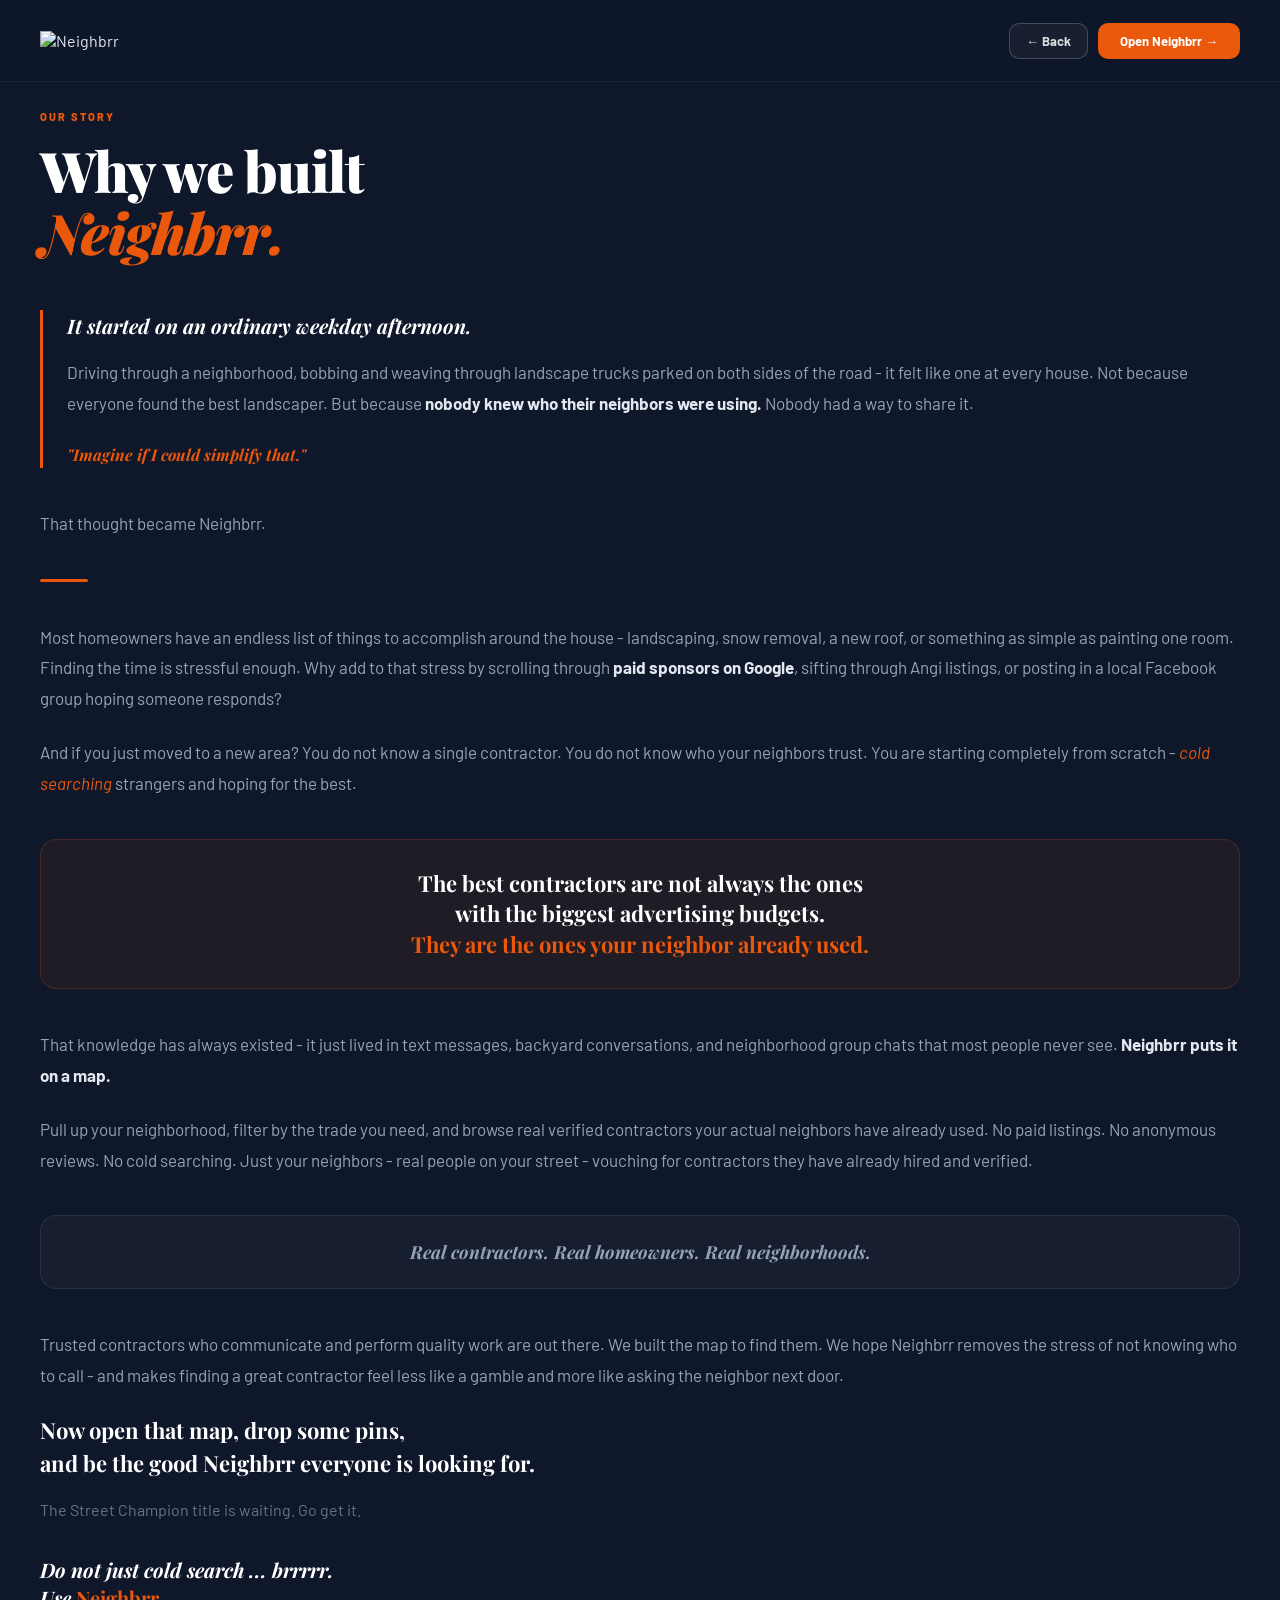
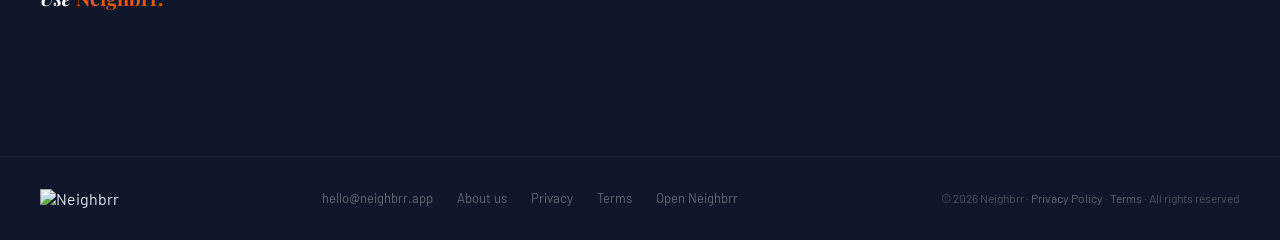
==== about-us.html @ 59824e83 "Prepare Neighbrr site for launch" ====
<!doctype html>
<html lang="en">
<head>
<meta charset="UTF-8" />
<meta name="viewport" content="width=device-width, initial-scale=1.0" />
<title>About Us - Neighbrr</title>
<meta name="description" content="Why we built Neighbrr and the story behind helping neighbors find trusted local contractors." />
<link rel="preconnect" href="https://fonts.googleapis.com" />
<link rel="preconnect" href="https://fonts.gstatic.com" crossorigin />
<link href="https://fonts.googleapis.com/css2?family=Playfair+Display:ital,wght@0,700;0,900;1,400;1,700&family=Barlow:wght@300;400;500;600;700;800&display=swap" rel="stylesheet" />
<style>
  :root {
    --bg: #0f172a;
    --text: #e2e8f0;
    --muted: #94a3b8;
    --accent: #ea580c;
    --accent-dark: #c2440a;
    --line: rgba(255, 255, 255, 0.08);
  }

  * {
    box-sizing: border-box;
    margin: 0;
    padding: 0;
  }

  body {
    font-family: 'Barlow', sans-serif;
    background: var(--bg);
    color: var(--text);
    min-height: 100vh;
    margin: 0;
  }

  nav {
    position: fixed;
    top: 0;
    left: 0;
    right: 0;
    z-index: 100;
    padding: 0 40px;
    height: 82px;
    display: flex;
    align-items: center;
    justify-content: space-between;
    background: rgba(15, 23, 42, 0.85);
    backdrop-filter: blur(20px);
    border-bottom: 1px solid rgba(255,255,255,0.06);
  }

  .nav-logo {
    display: flex;
    align-items: center;
    text-decoration: none;
  }

  .nav-cta {
    background: var(--accent);
    color: white;
    border: none;
    border-radius: 10px;
    padding: 10px 22px;
    font-size: 13px;
    font-weight: 700;
    font-family: 'Barlow', sans-serif;
    text-decoration: none;
    display: inline-block;
    transition: all 0.2s;
  }

  .nav-cta:hover {
    background: var(--accent-dark);
    transform: translateY(-1px);
  }

  .nav-actions {
    display: flex;
    align-items: center;
    gap: 10px;
  }

  .nav-back {
    border: 1px solid rgba(255,255,255,0.2);
    color: rgba(255,255,255,0.85);
    border-radius: 10px;
    padding: 9px 16px;
    font-size: 13px;
    font-weight: 700;
    font-family: 'Barlow', sans-serif;
    text-decoration: none;
    display: inline-block;
    transition: all 0.2s;
    background: rgba(255,255,255,0.04);
  }

  .nav-back:hover {
    border-color: rgba(234,88,12,0.45);
    background: rgba(234,88,12,0.12);
    color: #fff;
    transform: translateY(-1px);
  }

  a {
    color: inherit;
    text-decoration: none;
  }

  ::-webkit-scrollbar { width: 5px; }
  ::-webkit-scrollbar-thumb { background: var(--accent); border-radius: 3px; }

  @keyframes fadeUp {
    from { opacity: 0; transform: translateY(16px); }
    to { opacity: 1; transform: translateY(0); }
  }

  .fade { animation: fadeUp 0.7s ease forwards; }
  .fade-1 { animation: fadeUp 0.7s ease 0.1s forwards; opacity: 0; }
  .fade-2 { animation: fadeUp 0.7s ease 0.2s forwards; opacity: 0; }
  .fade-3 { animation: fadeUp 0.7s ease 0.35s forwards; opacity: 0; }
  .fade-4 { animation: fadeUp 0.7s ease 0.5s forwards; opacity: 0; }
  .fade-5 { animation: fadeUp 0.7s ease 0.65s forwards; opacity: 0; }
  .fade-6 { animation: fadeUp 0.7s ease 0.8s forwards; opacity: 0; }

  .wrap {
    max-width: 1400px;
    width: min(1400px, calc(100% - 80px));
    margin: 0 auto;
    padding: 110px 0 80px;
  }

  .tag {
    font-size: 11px;
    font-weight: 800;
    color: var(--accent);
    text-transform: uppercase;
    letter-spacing: 2px;
    margin-bottom: 16px;
  }

  h1 {
    font-family: 'Playfair Display', serif;
    font-size: clamp(36px, 6vw, 56px);
    font-weight: 900;
    color: #fff;
    line-height: 1.1;
    letter-spacing: -1px;
    margin-bottom: 48px;
  }

  h1 span {
    color: var(--accent);
    font-style: italic;
  }

  .story {
    border-left: 3px solid var(--accent);
    padding-left: 24px;
    margin-bottom: 40px;
  }

  .story-lead {
    font-family: 'Playfair Display', serif;
    font-size: 20px;
    font-weight: 700;
    color: #fff;
    line-height: 1.55;
    margin-bottom: 16px;
    font-style: italic;
  }

  p {
    font-size: 17px;
    color: var(--muted);
    line-height: 1.8;
    margin-bottom: 24px;
  }

  strong { color: var(--text); }

  .quote-trigger {
    font-size: 16px;
    color: var(--accent);
    font-weight: 700;
    font-style: italic;
    line-height: 1.6;
    font-family: 'Playfair Display', serif;
    margin-bottom: 0;
  }

  .divider {
    width: 48px;
    height: 3px;
    background: var(--accent);
    border-radius: 2px;
    margin: 40px 0;
  }

  .pull-1 {
    background: rgba(234, 88, 12, 0.08);
    border: 1px solid rgba(234, 88, 12, 0.2);
    border-radius: 16px;
    padding: 28px 32px;
    margin: 40px 0;
    text-align: center;
  }

  .pull-1 div {
    font-family: 'Playfair Display', serif;
    font-size: 22px;
    font-weight: 700;
    color: #fff;
    line-height: 1.4;
  }

  .pull-1 span { color: var(--accent); }

  .pull-2 {
    background: rgba(255, 255, 255, 0.03);
    border: 1px solid rgba(255, 255, 255, 0.08);
    border-radius: 16px;
    padding: 24px 32px;
    margin: 40px 0;
    text-align: center;
  }

  .pull-2 div {
    font-family: 'Playfair Display', serif;
    font-size: 18px;
    font-weight: 700;
    color: var(--muted);
    font-style: italic;
  }

  .closing-title {
    font-family: 'Playfair Display', serif;
    font-size: 22px;
    font-weight: 700;
    color: #fff;
    line-height: 1.5;
    margin-bottom: 16px;
  }

  .closing-note {
    font-size: 16px;
    color: #64748b;
    line-height: 1.7;
    margin-bottom: 32px;
  }

  .closing-brand {
    font-family: 'Playfair Display', serif;
    font-size: 20px;
    font-weight: 700;
    color: #fff;
    font-style: italic;
    line-height: 1.4;
  }

  .closing-brand span {
    color: var(--accent);
    font-style: normal;
  }

  footer {
    margin-top: 64px;
    padding: 32px 40px;
    border-top: 1px solid rgba(255, 255, 255, 0.06);
    display: flex;
    align-items: center;
    justify-content: space-between;
    flex-wrap: wrap;
    gap: 16px;
  }

  .footer-logo {
    display: flex;
    align-items: center;
    gap: 10px;
  }

  .footer-links {
    display: flex;
    gap: 24px;
  }

  .footer-link {
    font-size: 13px;
    color: rgba(255,255,255,0.35);
    text-decoration: none;
    transition: color 0.2s;
  }

  .footer-link:hover { color: var(--accent); }

  .footer-right {
    font-size: 12px;
    color: rgba(255,255,255,0.25);
  }

  @media (max-width: 640px) {
    nav {
      padding: 0 20px;
    }

    .nav-actions {
      gap: 8px;
    }

    .nav-back,
    .nav-cta {
      padding: 9px 12px;
      font-size: 12px;
    }

    .wrap {
      width: calc(100% - 40px);
      padding: 94px 0 56px;
    }

    .pull-1 div { font-size: 20px; }

    footer {
      flex-direction: column;
      align-items: flex-start;
    }

    .footer-links {
      flex-wrap: wrap;
      gap: 16px;
    }
  }
</style>
<link rel="stylesheet" href="assets/logo.css">
</head>
<body>
  <nav>
    <a class="nav-logo" href="index.html">
      <img src="assets/neighbrr-logo.svg" alt="Neighbrr" class="site-logo site-logo-nav">
    </a>
    <div class="nav-actions">
      <a href="index.html#top" class="nav-back">← Back</a>
      <a href="https://neighbrr.app/" class="nav-cta">Open Neighbrr →</a>
    </div>
  </nav>

  <div class="wrap">

    <div class="tag fade-1">Our Story</div>

    <h1 class="fade-2">
      Why we built<br />
      <span>Neighbrr.</span>
    </h1>

    <div class="story fade-3">
      <div class="story-lead">It started on an ordinary weekday afternoon.</div>
      <p>
        Driving through a neighborhood, bobbing and weaving through landscape trucks parked on both sides of the road - it felt like one at every house. Not because everyone found the best landscaper. But because
        <strong> nobody knew who their neighbors were using.</strong>
        Nobody had a way to share it.
      </p>
      <p class="quote-trigger">"Imagine if I could simplify that."</p>
    </div>

    <p class="fade-3">That thought became Neighbrr.</p>

    <div class="divider fade-3"></div>

    <p class="fade-4">
      Most homeowners have an endless list of things to accomplish around the house - landscaping, snow removal, a new roof, or something as simple as painting one room. Finding the time is stressful enough. Why add to that stress by scrolling through
      <strong> paid sponsors on Google</strong>, sifting through Angi listings, or posting in a local Facebook group hoping someone responds?
    </p>

    <p class="fade-4">
      And if you just moved to a new area? You do not know a single contractor. You do not know who your neighbors trust. You are starting completely from scratch -
      <span style="color: #ea580c; font-style: italic;"> cold searching</span>
      strangers and hoping for the best.
    </p>

    <div class="pull-1 fade-4">
      <div>
        The best contractors are not always the ones<br />
        with the biggest advertising budgets.<br />
        <span>They are the ones your neighbor already used.</span>
      </div>
    </div>

    <p class="fade-5">
      That knowledge has always existed - it just lived in text messages, backyard conversations, and neighborhood group chats that most people never see.
      <strong> Neighbrr puts it on a map.</strong>
    </p>

    <p class="fade-5">
      Pull up your neighborhood, filter by the trade you need, and browse real verified contractors your actual neighbors have already used. No paid listings. No anonymous reviews. No cold searching. Just your neighbors - real people on your street - vouching for contractors they have already hired and verified.
    </p>

    <div class="pull-2 fade-5">
      <div>Real contractors. Real homeowners. Real neighborhoods.</div>
    </div>

    <div class="fade-6">
      <p>
        Trusted contractors who communicate and perform quality work are out there. We built the map to find them. We hope Neighbrr removes the stress of not knowing who to call - and makes finding a great contractor feel less like a gamble and more like asking the neighbor next door.
      </p>

      <div class="closing-title">
        Now open that map, drop some pins,<br />
        and be the good Neighbrr everyone is looking for.
      </div>

      <div class="closing-note">The Street Champion title is waiting. Go get it.</div>

      <div class="closing-brand">
        Do not just cold search ... brrrrr.<br />
        Use <span>Neighbrr.</span>
      </div>
    </div>

  </div>

  <footer>
    <div class="footer-logo">
        <img src="assets/neighbrr-logo.svg" alt="Neighbrr" class="site-logo site-logo-footer">
    </div>
    <div class="footer-links">
      <a href="mailto:hello@neighbrr.app" class="footer-link">hello@neighbrr.app</a>
      <a href="about-us.html" class="footer-link">About us</a>
      <a href="privacy-policy.html" class="footer-link">Privacy</a>
      <a href="terms.html" class="footer-link">Terms</a>
      <a href="https://neighbrr.app/" class="footer-link">Open Neighbrr</a>
    </div>
    <div class="footer-right">© 2026 Neighbrr · <a href="privacy-policy.html" style="color:rgba(255,255,255,.35);text-decoration:none;">Privacy Policy</a> · <a href="terms.html" style="color:rgba(255,255,255,.35);text-decoration:none;">Terms</a> · All rights reserved</div>
  </footer>
</body>
</html>
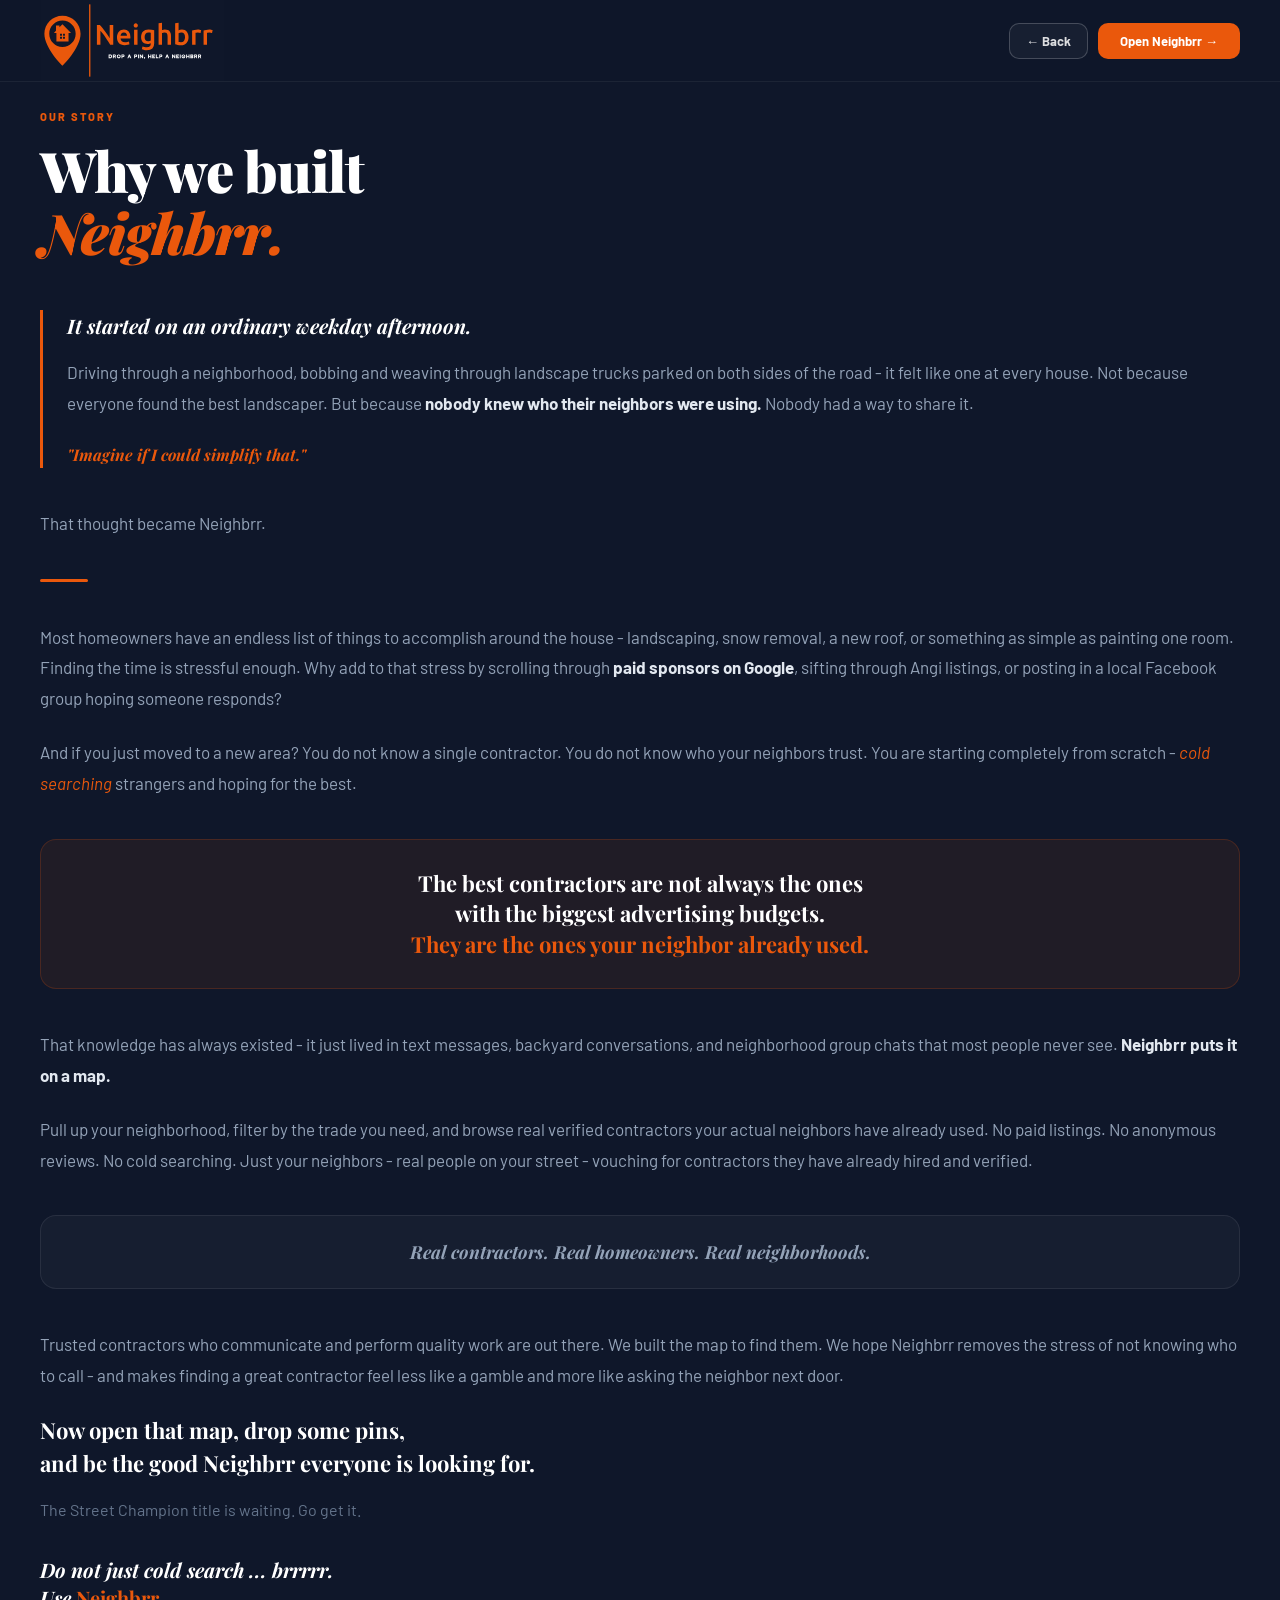
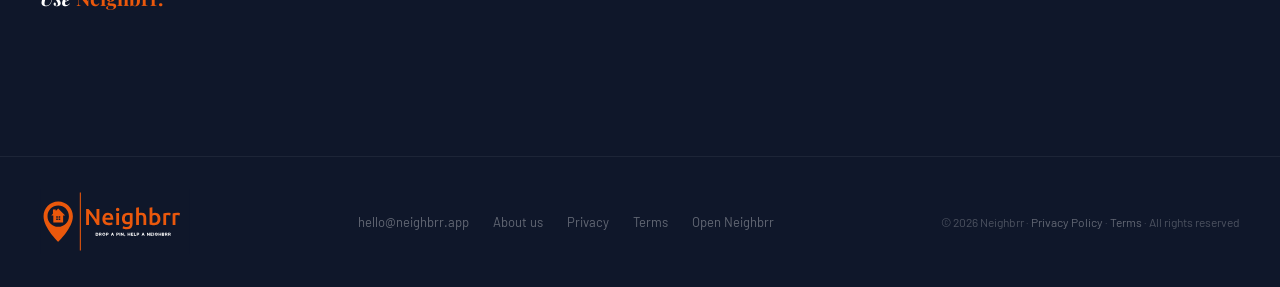
==== commit 69a8c9a7: "Keep HTML diffs focused" ====
--- a/about-us.html
+++ b/about-us.html
@@ -1,435 +1,435 @@
-<!doctype html>
-<html lang="en">
-<head>
-<meta charset="UTF-8" />
-<meta name="viewport" content="width=device-width, initial-scale=1.0" />
-<title>About Us - Neighbrr</title>
-<meta name="description" content="Why we built Neighbrr and the story behind helping neighbors find trusted local contractors." />
-<link rel="preconnect" href="https://fonts.googleapis.com" />
-<link rel="preconnect" href="https://fonts.gstatic.com" crossorigin />
-<link href="https://fonts.googleapis.com/css2?family=Playfair+Display:ital,wght@0,700;0,900;1,400;1,700&family=Barlow:wght@300;400;500;600;700;800&display=swap" rel="stylesheet" />
-<style>
-  :root {
-    --bg: #0f172a;
-    --text: #e2e8f0;
-    --muted: #94a3b8;
-    --accent: #ea580c;
-    --accent-dark: #c2440a;
-    --line: rgba(255, 255, 255, 0.08);
-  }
-
-  * {
-    box-sizing: border-box;
-    margin: 0;
-    padding: 0;
-  }
-
-  body {
-    font-family: 'Barlow', sans-serif;
-    background: var(--bg);
-    color: var(--text);
-    min-height: 100vh;
-    margin: 0;
-  }
-
-  nav {
-    position: fixed;
-    top: 0;
-    left: 0;
-    right: 0;
-    z-index: 100;
-    padding: 0 40px;
-    height: 82px;
-    display: flex;
-    align-items: center;
-    justify-content: space-between;
-    background: rgba(15, 23, 42, 0.85);
-    backdrop-filter: blur(20px);
-    border-bottom: 1px solid rgba(255,255,255,0.06);
-  }
-
-  .nav-logo {
-    display: flex;
-    align-items: center;
-    text-decoration: none;
-  }
-
-  .nav-cta {
-    background: var(--accent);
-    color: white;
-    border: none;
-    border-radius: 10px;
-    padding: 10px 22px;
-    font-size: 13px;
-    font-weight: 700;
-    font-family: 'Barlow', sans-serif;
-    text-decoration: none;
-    display: inline-block;
-    transition: all 0.2s;
-  }
-
-  .nav-cta:hover {
-    background: var(--accent-dark);
-    transform: translateY(-1px);
-  }
-
-  .nav-actions {
-    display: flex;
-    align-items: center;
-    gap: 10px;
-  }
-
-  .nav-back {
-    border: 1px solid rgba(255,255,255,0.2);
-    color: rgba(255,255,255,0.85);
-    border-radius: 10px;
-    padding: 9px 16px;
-    font-size: 13px;
-    font-weight: 700;
-    font-family: 'Barlow', sans-serif;
-    text-decoration: none;
-    display: inline-block;
-    transition: all 0.2s;
-    background: rgba(255,255,255,0.04);
-  }
-
-  .nav-back:hover {
-    border-color: rgba(234,88,12,0.45);
-    background: rgba(234,88,12,0.12);
-    color: #fff;
-    transform: translateY(-1px);
-  }
-
-  a {
-    color: inherit;
-    text-decoration: none;
-  }
-
-  ::-webkit-scrollbar { width: 5px; }
-  ::-webkit-scrollbar-thumb { background: var(--accent); border-radius: 3px; }
-
-  @keyframes fadeUp {
-    from { opacity: 0; transform: translateY(16px); }
-    to { opacity: 1; transform: translateY(0); }
-  }
-
-  .fade { animation: fadeUp 0.7s ease forwards; }
-  .fade-1 { animation: fadeUp 0.7s ease 0.1s forwards; opacity: 0; }
-  .fade-2 { animation: fadeUp 0.7s ease 0.2s forwards; opacity: 0; }
-  .fade-3 { animation: fadeUp 0.7s ease 0.35s forwards; opacity: 0; }
-  .fade-4 { animation: fadeUp 0.7s ease 0.5s forwards; opacity: 0; }
-  .fade-5 { animation: fadeUp 0.7s ease 0.65s forwards; opacity: 0; }
-  .fade-6 { animation: fadeUp 0.7s ease 0.8s forwards; opacity: 0; }
-
-  .wrap {
-    max-width: 1400px;
-    width: min(1400px, calc(100% - 80px));
-    margin: 0 auto;
-    padding: 110px 0 80px;
-  }
-
-  .tag {
-    font-size: 11px;
-    font-weight: 800;
-    color: var(--accent);
-    text-transform: uppercase;
-    letter-spacing: 2px;
-    margin-bottom: 16px;
-  }
-
-  h1 {
-    font-family: 'Playfair Display', serif;
-    font-size: clamp(36px, 6vw, 56px);
-    font-weight: 900;
-    color: #fff;
-    line-height: 1.1;
-    letter-spacing: -1px;
-    margin-bottom: 48px;
-  }
-
-  h1 span {
-    color: var(--accent);
-    font-style: italic;
-  }
-
-  .story {
-    border-left: 3px solid var(--accent);
-    padding-left: 24px;
-    margin-bottom: 40px;
-  }
-
-  .story-lead {
-    font-family: 'Playfair Display', serif;
-    font-size: 20px;
-    font-weight: 700;
-    color: #fff;
-    line-height: 1.55;
-    margin-bottom: 16px;
-    font-style: italic;
-  }
-
-  p {
-    font-size: 17px;
-    color: var(--muted);
-    line-height: 1.8;
-    margin-bottom: 24px;
-  }
-
-  strong { color: var(--text); }
-
-  .quote-trigger {
-    font-size: 16px;
-    color: var(--accent);
-    font-weight: 700;
-    font-style: italic;
-    line-height: 1.6;
-    font-family: 'Playfair Display', serif;
-    margin-bottom: 0;
-  }
-
-  .divider {
-    width: 48px;
-    height: 3px;
-    background: var(--accent);
-    border-radius: 2px;
-    margin: 40px 0;
-  }
-
-  .pull-1 {
-    background: rgba(234, 88, 12, 0.08);
-    border: 1px solid rgba(234, 88, 12, 0.2);
-    border-radius: 16px;
-    padding: 28px 32px;
-    margin: 40px 0;
-    text-align: center;
-  }
-
-  .pull-1 div {
-    font-family: 'Playfair Display', serif;
-    font-size: 22px;
-    font-weight: 700;
-    color: #fff;
-    line-height: 1.4;
-  }
-
-  .pull-1 span { color: var(--accent); }
-
-  .pull-2 {
-    background: rgba(255, 255, 255, 0.03);
-    border: 1px solid rgba(255, 255, 255, 0.08);
-    border-radius: 16px;
-    padding: 24px 32px;
-    margin: 40px 0;
-    text-align: center;
-  }
-
-  .pull-2 div {
-    font-family: 'Playfair Display', serif;
-    font-size: 18px;
-    font-weight: 700;
-    color: var(--muted);
-    font-style: italic;
-  }
-
-  .closing-title {
-    font-family: 'Playfair Display', serif;
-    font-size: 22px;
-    font-weight: 700;
-    color: #fff;
-    line-height: 1.5;
-    margin-bottom: 16px;
-  }
-
-  .closing-note {
-    font-size: 16px;
-    color: #64748b;
-    line-height: 1.7;
-    margin-bottom: 32px;
-  }
-
-  .closing-brand {
-    font-family: 'Playfair Display', serif;
-    font-size: 20px;
-    font-weight: 700;
-    color: #fff;
-    font-style: italic;
-    line-height: 1.4;
-  }
-
-  .closing-brand span {
-    color: var(--accent);
-    font-style: normal;
-  }
-
-  footer {
-    margin-top: 64px;
-    padding: 32px 40px;
-    border-top: 1px solid rgba(255, 255, 255, 0.06);
-    display: flex;
-    align-items: center;
-    justify-content: space-between;
-    flex-wrap: wrap;
-    gap: 16px;
-  }
-
-  .footer-logo {
-    display: flex;
-    align-items: center;
-    gap: 10px;
-  }
-
-  .footer-links {
-    display: flex;
-    gap: 24px;
-  }
-
-  .footer-link {
-    font-size: 13px;
-    color: rgba(255,255,255,0.35);
-    text-decoration: none;
-    transition: color 0.2s;
-  }
-
-  .footer-link:hover { color: var(--accent); }
-
-  .footer-right {
-    font-size: 12px;
-    color: rgba(255,255,255,0.25);
-  }
-
-  @media (max-width: 640px) {
-    nav {
-      padding: 0 20px;
-    }
-
-    .nav-actions {
-      gap: 8px;
-    }
-
-    .nav-back,
-    .nav-cta {
-      padding: 9px 12px;
-      font-size: 12px;
-    }
-
-    .wrap {
-      width: calc(100% - 40px);
-      padding: 94px 0 56px;
-    }
-
-    .pull-1 div { font-size: 20px; }
-
-    footer {
-      flex-direction: column;
-      align-items: flex-start;
-    }
-
-    .footer-links {
-      flex-wrap: wrap;
-      gap: 16px;
-    }
-  }
-</style>
-<link rel="stylesheet" href="assets/logo.css">
-</head>
-<body>
-  <nav>
-    <a class="nav-logo" href="index.html">
-      <img src="assets/neighbrr-logo.svg" alt="Neighbrr" class="site-logo site-logo-nav">
-    </a>
-    <div class="nav-actions">
-      <a href="index.html#top" class="nav-back">← Back</a>
-      <a href="https://neighbrr.app/" class="nav-cta">Open Neighbrr →</a>
-    </div>
-  </nav>
-
-  <div class="wrap">
-
-    <div class="tag fade-1">Our Story</div>
-
-    <h1 class="fade-2">
-      Why we built<br />
-      <span>Neighbrr.</span>
-    </h1>
-
-    <div class="story fade-3">
-      <div class="story-lead">It started on an ordinary weekday afternoon.</div>
-      <p>
-        Driving through a neighborhood, bobbing and weaving through landscape trucks parked on both sides of the road - it felt like one at every house. Not because everyone found the best landscaper. But because
-        <strong> nobody knew who their neighbors were using.</strong>
-        Nobody had a way to share it.
-      </p>
-      <p class="quote-trigger">"Imagine if I could simplify that."</p>
-    </div>
-
-    <p class="fade-3">That thought became Neighbrr.</p>
-
-    <div class="divider fade-3"></div>
-
-    <p class="fade-4">
-      Most homeowners have an endless list of things to accomplish around the house - landscaping, snow removal, a new roof, or something as simple as painting one room. Finding the time is stressful enough. Why add to that stress by scrolling through
-      <strong> paid sponsors on Google</strong>, sifting through Angi listings, or posting in a local Facebook group hoping someone responds?
-    </p>
-
-    <p class="fade-4">
-      And if you just moved to a new area? You do not know a single contractor. You do not know who your neighbors trust. You are starting completely from scratch -
-      <span style="color: #ea580c; font-style: italic;"> cold searching</span>
-      strangers and hoping for the best.
-    </p>
-
-    <div class="pull-1 fade-4">
-      <div>
-        The best contractors are not always the ones<br />
-        with the biggest advertising budgets.<br />
-        <span>They are the ones your neighbor already used.</span>
-      </div>
-    </div>
-
-    <p class="fade-5">
-      That knowledge has always existed - it just lived in text messages, backyard conversations, and neighborhood group chats that most people never see.
-      <strong> Neighbrr puts it on a map.</strong>
-    </p>
-
-    <p class="fade-5">
-      Pull up your neighborhood, filter by the trade you need, and browse real verified contractors your actual neighbors have already used. No paid listings. No anonymous reviews. No cold searching. Just your neighbors - real people on your street - vouching for contractors they have already hired and verified.
-    </p>
-
-    <div class="pull-2 fade-5">
-      <div>Real contractors. Real homeowners. Real neighborhoods.</div>
-    </div>
-
-    <div class="fade-6">
-      <p>
-        Trusted contractors who communicate and perform quality work are out there. We built the map to find them. We hope Neighbrr removes the stress of not knowing who to call - and makes finding a great contractor feel less like a gamble and more like asking the neighbor next door.
-      </p>
-
-      <div class="closing-title">
-        Now open that map, drop some pins,<br />
-        and be the good Neighbrr everyone is looking for.
-      </div>
-
-      <div class="closing-note">The Street Champion title is waiting. Go get it.</div>
-
-      <div class="closing-brand">
-        Do not just cold search ... brrrrr.<br />
-        Use <span>Neighbrr.</span>
-      </div>
-    </div>
-
-  </div>
-
-  <footer>
-    <div class="footer-logo">
-        <img src="assets/neighbrr-logo.svg" alt="Neighbrr" class="site-logo site-logo-footer">
-    </div>
-    <div class="footer-links">
-      <a href="mailto:hello@neighbrr.app" class="footer-link">hello@neighbrr.app</a>
-      <a href="about-us.html" class="footer-link">About us</a>
-      <a href="privacy-policy.html" class="footer-link">Privacy</a>
-      <a href="terms.html" class="footer-link">Terms</a>
-      <a href="https://neighbrr.app/" class="footer-link">Open Neighbrr</a>
-    </div>
-    <div class="footer-right">© 2026 Neighbrr · <a href="privacy-policy.html" style="color:rgba(255,255,255,.35);text-decoration:none;">Privacy Policy</a> · <a href="terms.html" style="color:rgba(255,255,255,.35);text-decoration:none;">Terms</a> · All rights reserved</div>
-  </footer>
-</body>
-</html>
+<!doctype html>
+<html lang="en">
+<head>
+<meta charset="UTF-8" />
+<meta name="viewport" content="width=device-width, initial-scale=1.0" />
+<title>About Us - Neighbrr</title>
+<meta name="description" content="Why we built Neighbrr and the story behind helping neighbors find trusted local contractors." />
+<link rel="preconnect" href="https://fonts.googleapis.com" />
+<link rel="preconnect" href="https://fonts.gstatic.com" crossorigin />
+<link href="https://fonts.googleapis.com/css2?family=Playfair+Display:ital,wght@0,700;0,900;1,400;1,700&family=Barlow:wght@300;400;500;600;700;800&display=swap" rel="stylesheet" />
+<style>
+  :root {
+    --bg: #0f172a;
+    --text: #e2e8f0;
+    --muted: #94a3b8;
+    --accent: #ea580c;
+    --accent-dark: #c2440a;
+    --line: rgba(255, 255, 255, 0.08);
+  }
+
+  * {
+    box-sizing: border-box;
+    margin: 0;
+    padding: 0;
+  }
+
+  body {
+    font-family: 'Barlow', sans-serif;
+    background: var(--bg);
+    color: var(--text);
+    min-height: 100vh;
+    margin: 0;
+  }
+
+  nav {
+    position: fixed;
+    top: 0;
+    left: 0;
+    right: 0;
+    z-index: 100;
+    padding: 0 40px;
+    height: 82px;
+    display: flex;
+    align-items: center;
+    justify-content: space-between;
+    background: rgba(15, 23, 42, 0.85);
+    backdrop-filter: blur(20px);
+    border-bottom: 1px solid rgba(255,255,255,0.06);
+  }
+
+  .nav-logo {
+    display: flex;
+    align-items: center;
+    text-decoration: none;
+  }
+
+  .nav-cta {
+    background: var(--accent);
+    color: white;
+    border: none;
+    border-radius: 10px;
+    padding: 10px 22px;
+    font-size: 13px;
+    font-weight: 700;
+    font-family: 'Barlow', sans-serif;
+    text-decoration: none;
+    display: inline-block;
+    transition: all 0.2s;
+  }
+
+  .nav-cta:hover {
+    background: var(--accent-dark);
+    transform: translateY(-1px);
+  }
+
+  .nav-actions {
+    display: flex;
+    align-items: center;
+    gap: 10px;
+  }
+
+  .nav-back {
+    border: 1px solid rgba(255,255,255,0.2);
+    color: rgba(255,255,255,0.85);
+    border-radius: 10px;
+    padding: 9px 16px;
+    font-size: 13px;
+    font-weight: 700;
+    font-family: 'Barlow', sans-serif;
+    text-decoration: none;
+    display: inline-block;
+    transition: all 0.2s;
+    background: rgba(255,255,255,0.04);
+  }
+
+  .nav-back:hover {
+    border-color: rgba(234,88,12,0.45);
+    background: rgba(234,88,12,0.12);
+    color: #fff;
+    transform: translateY(-1px);
+  }
+
+  a {
+    color: inherit;
+    text-decoration: none;
+  }
+
+  ::-webkit-scrollbar { width: 5px; }
+  ::-webkit-scrollbar-thumb { background: var(--accent); border-radius: 3px; }
+
+  @keyframes fadeUp {
+    from { opacity: 0; transform: translateY(16px); }
+    to { opacity: 1; transform: translateY(0); }
+  }
+
+  .fade { animation: fadeUp 0.7s ease forwards; }
+  .fade-1 { animation: fadeUp 0.7s ease 0.1s forwards; opacity: 0; }
+  .fade-2 { animation: fadeUp 0.7s ease 0.2s forwards; opacity: 0; }
+  .fade-3 { animation: fadeUp 0.7s ease 0.35s forwards; opacity: 0; }
+  .fade-4 { animation: fadeUp 0.7s ease 0.5s forwards; opacity: 0; }
+  .fade-5 { animation: fadeUp 0.7s ease 0.65s forwards; opacity: 0; }
+  .fade-6 { animation: fadeUp 0.7s ease 0.8s forwards; opacity: 0; }
+
+  .wrap {
+    max-width: 1400px;
+    width: min(1400px, calc(100% - 80px));
+    margin: 0 auto;
+    padding: 110px 0 80px;
+  }
+
+  .tag {
+    font-size: 11px;
+    font-weight: 800;
+    color: var(--accent);
+    text-transform: uppercase;
+    letter-spacing: 2px;
+    margin-bottom: 16px;
+  }
+
+  h1 {
+    font-family: 'Playfair Display', serif;
+    font-size: clamp(36px, 6vw, 56px);
+    font-weight: 900;
+    color: #fff;
+    line-height: 1.1;
+    letter-spacing: -1px;
+    margin-bottom: 48px;
+  }
+
+  h1 span {
+    color: var(--accent);
+    font-style: italic;
+  }
+
+  .story {
+    border-left: 3px solid var(--accent);
+    padding-left: 24px;
+    margin-bottom: 40px;
+  }
+
+  .story-lead {
+    font-family: 'Playfair Display', serif;
+    font-size: 20px;
+    font-weight: 700;
+    color: #fff;
+    line-height: 1.55;
+    margin-bottom: 16px;
+    font-style: italic;
+  }
+
+  p {
+    font-size: 17px;
+    color: var(--muted);
+    line-height: 1.8;
+    margin-bottom: 24px;
+  }
+
+  strong { color: var(--text); }
+
+  .quote-trigger {
+    font-size: 16px;
+    color: var(--accent);
+    font-weight: 700;
+    font-style: italic;
+    line-height: 1.6;
+    font-family: 'Playfair Display', serif;
+    margin-bottom: 0;
+  }
+
+  .divider {
+    width: 48px;
+    height: 3px;
+    background: var(--accent);
+    border-radius: 2px;
+    margin: 40px 0;
+  }
+
+  .pull-1 {
+    background: rgba(234, 88, 12, 0.08);
+    border: 1px solid rgba(234, 88, 12, 0.2);
+    border-radius: 16px;
+    padding: 28px 32px;
+    margin: 40px 0;
+    text-align: center;
+  }
+
+  .pull-1 div {
+    font-family: 'Playfair Display', serif;
+    font-size: 22px;
+    font-weight: 700;
+    color: #fff;
+    line-height: 1.4;
+  }
+
+  .pull-1 span { color: var(--accent); }
+
+  .pull-2 {
+    background: rgba(255, 255, 255, 0.03);
+    border: 1px solid rgba(255, 255, 255, 0.08);
+    border-radius: 16px;
+    padding: 24px 32px;
+    margin: 40px 0;
+    text-align: center;
+  }
+
+  .pull-2 div {
+    font-family: 'Playfair Display', serif;
+    font-size: 18px;
+    font-weight: 700;
+    color: var(--muted);
+    font-style: italic;
+  }
+
+  .closing-title {
+    font-family: 'Playfair Display', serif;
+    font-size: 22px;
+    font-weight: 700;
+    color: #fff;
+    line-height: 1.5;
+    margin-bottom: 16px;
+  }
+
+  .closing-note {
+    font-size: 16px;
+    color: #64748b;
+    line-height: 1.7;
+    margin-bottom: 32px;
+  }
+
+  .closing-brand {
+    font-family: 'Playfair Display', serif;
+    font-size: 20px;
+    font-weight: 700;
+    color: #fff;
+    font-style: italic;
+    line-height: 1.4;
+  }
+
+  .closing-brand span {
+    color: var(--accent);
+    font-style: normal;
+  }
+
+  footer {
+    margin-top: 64px;
+    padding: 32px 40px;
+    border-top: 1px solid rgba(255, 255, 255, 0.06);
+    display: flex;
+    align-items: center;
+    justify-content: space-between;
+    flex-wrap: wrap;
+    gap: 16px;
+  }
+
+  .footer-logo {
+    display: flex;
+    align-items: center;
+    gap: 10px;
+  }
+
+  .footer-links {
+    display: flex;
+    gap: 24px;
+  }
+
+  .footer-link {
+    font-size: 13px;
+    color: rgba(255,255,255,0.35);
+    text-decoration: none;
+    transition: color 0.2s;
+  }
+
+  .footer-link:hover { color: var(--accent); }
+
+  .footer-right {
+    font-size: 12px;
+    color: rgba(255,255,255,0.25);
+  }
+
+  @media (max-width: 640px) {
+    nav {
+      padding: 0 20px;
+    }
+
+    .nav-actions {
+      gap: 8px;
+    }
+
+    .nav-back,
+    .nav-cta {
+      padding: 9px 12px;
+      font-size: 12px;
+    }
+
+    .wrap {
+      width: calc(100% - 40px);
+      padding: 94px 0 56px;
+    }
+
+    .pull-1 div { font-size: 20px; }
+
+    footer {
+      flex-direction: column;
+      align-items: flex-start;
+    }
+
+    .footer-links {
+      flex-wrap: wrap;
+      gap: 16px;
+    }
+  }
+</style>
+<link rel="stylesheet" href="assets/logo.css">
+</head>
+<body>
+  <nav>
+    <a class="nav-logo" href="index.html">
+      <img src="assets/neighbrr-logo.svg" alt="Neighbrr" class="site-logo site-logo-nav">
+    </a>
+    <div class="nav-actions">
+      <a href="index.html#top" class="nav-back">← Back</a>
+      <a href="https://neighbrr.app/" class="nav-cta">Open Neighbrr →</a>
+    </div>
+  </nav>
+
+  <div class="wrap">
+
+    <div class="tag fade-1">Our Story</div>
+
+    <h1 class="fade-2">
+      Why we built<br />
+      <span>Neighbrr.</span>
+    </h1>
+
+    <div class="story fade-3">
+      <div class="story-lead">It started on an ordinary weekday afternoon.</div>
+      <p>
+        Driving through a neighborhood, bobbing and weaving through landscape trucks parked on both sides of the road - it felt like one at every house. Not because everyone found the best landscaper. But because
+        <strong> nobody knew who their neighbors were using.</strong>
+        Nobody had a way to share it.
+      </p>
+      <p class="quote-trigger">"Imagine if I could simplify that."</p>
+    </div>
+
+    <p class="fade-3">That thought became Neighbrr.</p>
+
+    <div class="divider fade-3"></div>
+
+    <p class="fade-4">
+      Most homeowners have an endless list of things to accomplish around the house - landscaping, snow removal, a new roof, or something as simple as painting one room. Finding the time is stressful enough. Why add to that stress by scrolling through
+      <strong> paid sponsors on Google</strong>, sifting through Angi listings, or posting in a local Facebook group hoping someone responds?
+    </p>
+
+    <p class="fade-4">
+      And if you just moved to a new area? You do not know a single contractor. You do not know who your neighbors trust. You are starting completely from scratch -
+      <span style="color: #ea580c; font-style: italic;"> cold searching</span>
+      strangers and hoping for the best.
+    </p>
+
+    <div class="pull-1 fade-4">
+      <div>
+        The best contractors are not always the ones<br />
+        with the biggest advertising budgets.<br />
+        <span>They are the ones your neighbor already used.</span>
+      </div>
+    </div>
+
+    <p class="fade-5">
+      That knowledge has always existed - it just lived in text messages, backyard conversations, and neighborhood group chats that most people never see.
+      <strong> Neighbrr puts it on a map.</strong>
+    </p>
+
+    <p class="fade-5">
+      Pull up your neighborhood, filter by the trade you need, and browse real verified contractors your actual neighbors have already used. No paid listings. No anonymous reviews. No cold searching. Just your neighbors - real people on your street - vouching for contractors they have already hired and verified.
+    </p>
+
+    <div class="pull-2 fade-5">
+      <div>Real contractors. Real homeowners. Real neighborhoods.</div>
+    </div>
+
+    <div class="fade-6">
+      <p>
+        Trusted contractors who communicate and perform quality work are out there. We built the map to find them. We hope Neighbrr removes the stress of not knowing who to call - and makes finding a great contractor feel less like a gamble and more like asking the neighbor next door.
+      </p>
+
+      <div class="closing-title">
+        Now open that map, drop some pins,<br />
+        and be the good Neighbrr everyone is looking for.
+      </div>
+
+      <div class="closing-note">The Street Champion title is waiting. Go get it.</div>
+
+      <div class="closing-brand">
+        Do not just cold search ... brrrrr.<br />
+        Use <span>Neighbrr.</span>
+      </div>
+    </div>
+
+  </div>
+
+  <footer>
+    <div class="footer-logo">
+        <img src="assets/neighbrr-logo.svg" alt="Neighbrr" class="site-logo site-logo-footer">
+    </div>
+    <div class="footer-links">
+      <a href="mailto:hello@neighbrr.app" class="footer-link">hello@neighbrr.app</a>
+      <a href="about-us.html" class="footer-link">About us</a>
+      <a href="privacy-policy.html" class="footer-link">Privacy</a>
+      <a href="terms.html" class="footer-link">Terms</a>
+      <a href="https://neighbrr.app/" class="footer-link">Open Neighbrr</a>
+    </div>
+    <div class="footer-right">© 2026 Neighbrr · <a href="privacy-policy.html" style="color:rgba(255,255,255,.35);text-decoration:none;">Privacy Policy</a> · <a href="terms.html" style="color:rgba(255,255,255,.35);text-decoration:none;">Terms</a> · All rights reserved</div>
+  </footer>
+</body>
+</html>
--- a/assets/logo.css
+++ b/assets/logo.css
@@ -0,0 +1,43 @@
+.site-logo {
+  display: block;
+  flex: none;
+  object-fit: contain;
+  object-position: center;
+}
+
+.site-logo-nav {
+  width: 185px;
+  height: 81px;
+}
+
+.site-logo-footer {
+  width: 150px;
+  height: 66px;
+}
+
+.site-logo-legal {
+  width: 145px;
+  height: 64px;
+}
+
+@media (max-width: 768px) {
+  nav {
+    height: 64px;
+  }
+
+  .site-logo-nav {
+    width: 137px;
+    height: 60px;
+  }
+}
+
+@media (max-width: 480px) {
+  .site-logo-nav {
+    width: 118px;
+    height: 52px;
+  }
+
+  .nav-back {
+    display: none;
+  }
+}
